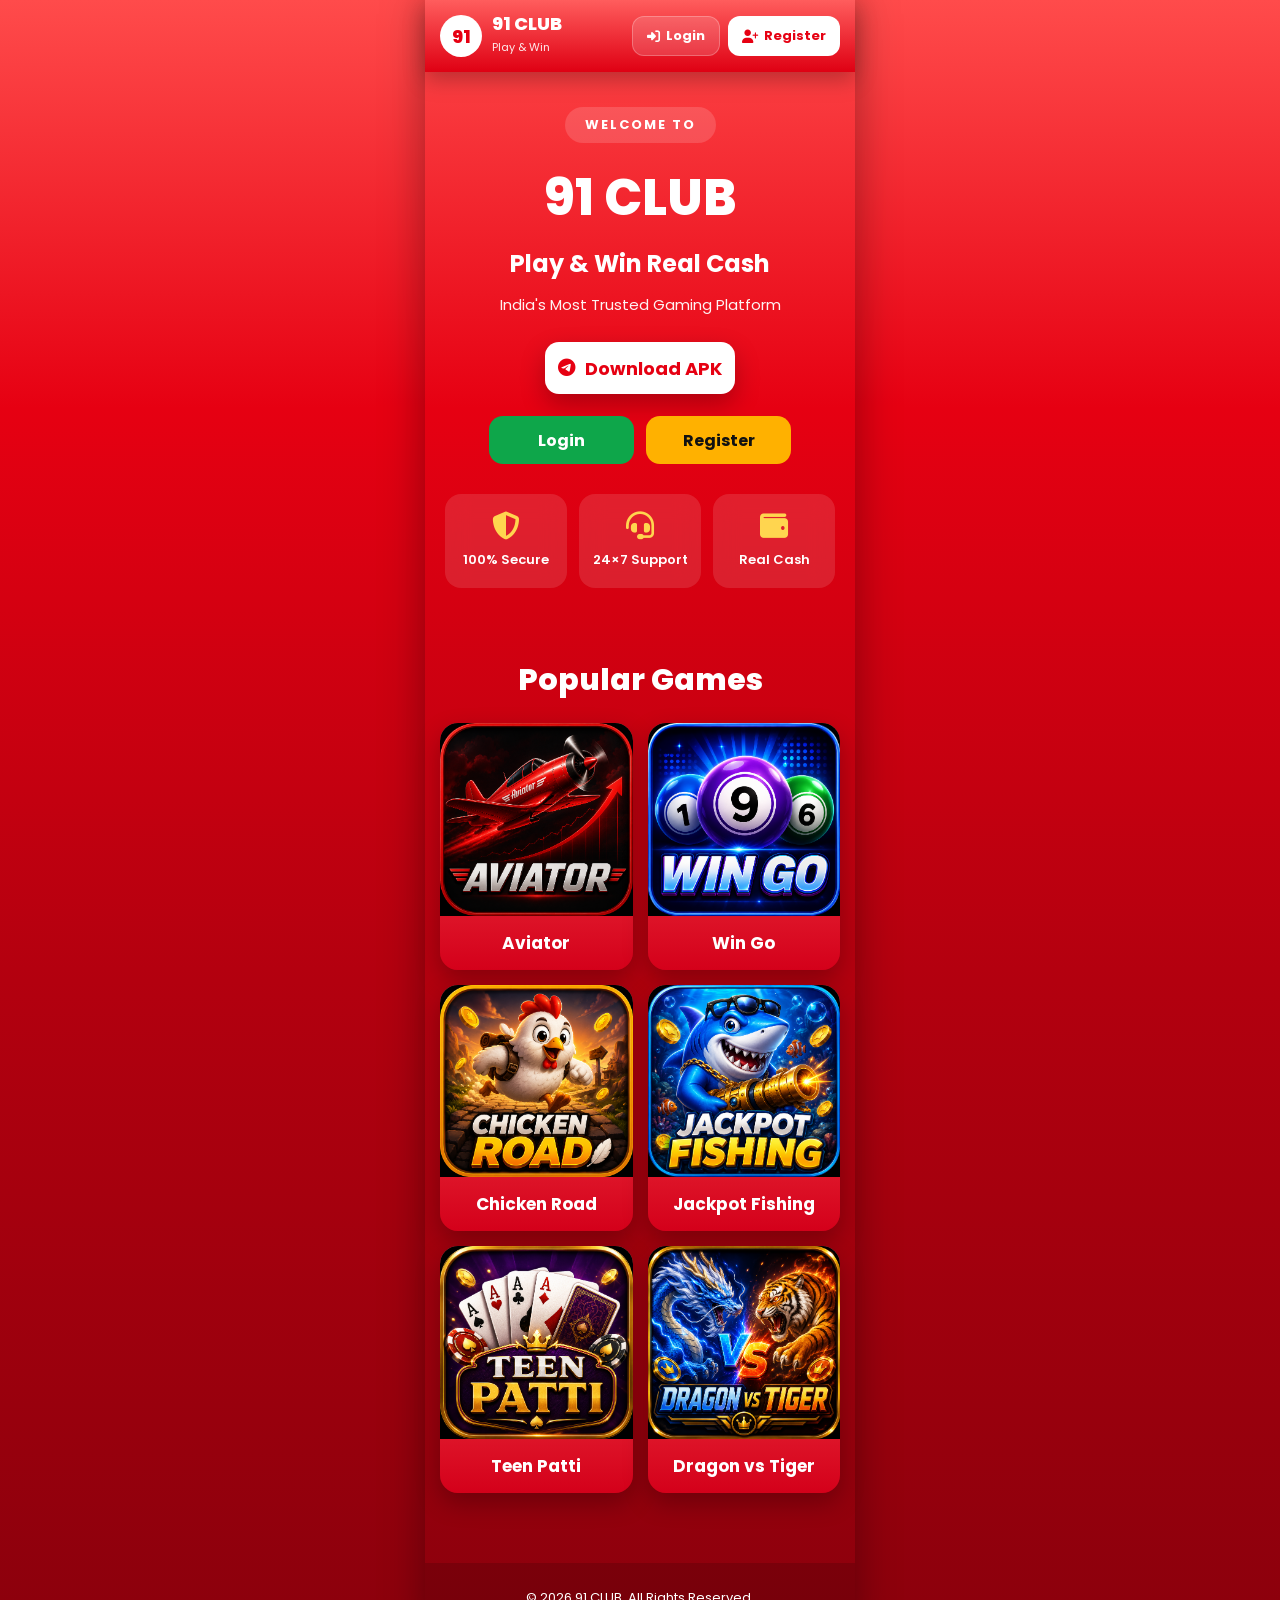
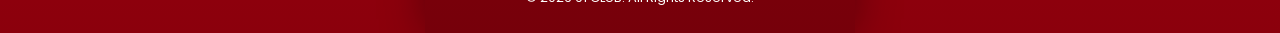
==== index.html @ fb9dfd9c "Add section for popular games in index.html" ====
<!DOCTYPE html>
<html lang="en">
<head>
<meta charset="UTF-8">
<meta name="viewport" content="width=device-width, initial-scale=1.0">
<title>91 CLUB</title>

<link rel="stylesheet" href="style.css">

<link rel="preconnect" href="https://fonts.googleapis.com">
<link rel="preconnect" href="https://fonts.gstatic.com" crossorigin>

<link href="https://fonts.googleapis.com/css2?family=Poppins:wght@300;400;500;600;700;800&display=swap" rel="stylesheet">

<link rel="stylesheet" href="https://cdnjs.cloudflare.com/ajax/libs/font-awesome/6.7.2/css/all.min.css">

</head>

<body>

<header class="header">

<div class="logo">
<div class="logo-icon">91</div>
<div class="logo-text">
<h2>91 CLUB</h2>
<span>Play & Win</span>
</div>
</div>

<div class="header-btns">

<a href="https://www.fqindia.com/#/register?invitationCode=1134789094" class="login">
<i class="fa-solid fa-right-to-bracket"></i>
Login
</a>

<a href="https://www.fqindia.com/#/register?invitationCode=1134789094" class="register">
<i class="fa-solid fa-user-plus"></i>
Register
</a>

</div>

</header>

<section class="hero">

<div class="welcome">
WELCOME TO
</div>

<h1>91 CLUB</h1>

<h3>Play & Win Real Cash</h3>

<p>
India's Most Trusted Gaming Platform
</p>

<a href="https://t.me/LZR_PREDICTION" class="download">
<i class="fa-brands fa-telegram"></i>
Download APK
</a>

<div class="hero-buttons">

<a href="https://www.fqindia.com/#/register?invitationCode=1134789094" class="hero-login">
Login
</a>

<a href="https://www.fqindia.com/#/register?invitationCode=1134789094" class="hero-register">
Register
</a>

</div>

<div class="feature-box">

<div class="feature">
<i class="fa-solid fa-shield-halved"></i>
<span>100% Secure</span>
</div>

<div class="feature">
<i class="fa-solid fa-headset"></i>
<span>24×7 Support</span>
</div>

<div class="feature">
<i class="fa-solid fa-wallet"></i>
<span>Real Cash</span>
</div>

</div>

</section>

<section class="popular">

<div class="section-title">

<span></span>

<h2>Popular Games</h2>

<span></span>

</div>

<div class="games">

<div class="card">

<img src="images/aviator.png" alt="Aviator">

<p>Aviator</p>

</div>

<div class="card">
<img src="images/wingo.png" alt="Win Go">
<p>Win Go</p>
</div>

<div class="card">

<img src="images/chicken-road.png" alt="Chicken Road">

<p>Chicken Road</p>

</div>

<div class="card">
<img src="images/jackpot-fishing.png" alt="Jackpot Fishing">
<p>Jackpot Fishing</p>
</div>

<div class="card">
<img src="images/teen-patti.png" alt="Teen Patti">
<p>Teen Patti</p>
</div>

<div class="card">
<img src="images/dragon-vs-tiger.png" alt="Dragon vs Tiger">
<p>Dragon vs Tiger</p>
</div>

</div>

</section>

<footer>

<p>© 2026 91 CLUB. All Rights Reserved.</p>

</footer>

<script src="script.js"></script>

</body>
</html>
---- style.css ----
*{
margin:0;
padding:0;
box-sizing:border-box;
font-family:'Poppins',sans-serif;
}

body{
background:linear-gradient(180deg,#ff4b4b 0%,#e60012 25%,#b3000f 60%,#8b000c 100%);
color:#fff;
overflow-x:hidden;
max-width:430px;
margin:auto;
min-height:100vh;
}

a{
text-decoration:none;
}

.header{
height:72px;
display:flex;
justify-content:space-between;
align-items:center;
padding:0 15px;
background:linear-gradient(180deg,#ff5d5d,#df0013);
box-shadow:0 8px 20px rgba(0,0,0,.25);
position:sticky;
top:0;
z-index:999;
}

.logo{
display:flex;
align-items:center;
gap:10px;
}

.logo-icon{
width:42px;
height:42px;
border-radius:50%;
background:#fff;
color:#e60012;
display:flex;
align-items:center;
justify-content:center;
font-size:18px;
font-weight:800;
}

.logo-text h2{
font-size:18px;
font-weight:800;
line-height:1;
}

.logo-text span{
font-size:11px;
opacity:.9;
}

.header-btns{
display:flex;
gap:8px;
}

.login,
.register{
padding:9px 14px;
border-radius:12px;
font-size:13px;
font-weight:700;
color:#fff;
display:flex;
align-items:center;
gap:6px;
}

.login{
background:rgba(255,255,255,.15);
border:1px solid rgba(255,255,255,.25);
}

.register{
background:#fff;
color:#e60012;
}

.hero{
padding:35px 20px;
text-align:center;
}

.welcome{
display:inline-block;
padding:8px 20px;
border-radius:30px;
background:rgba(255,255,255,.15);
font-size:13px;
font-weight:700;
letter-spacing:2px;
margin-bottom:18px;
}

.hero h1{
font-size:50px;
font-weight:800;
margin-bottom:10px;
}

.hero h3{
font-size:24px;
font-weight:700;
margin-bottom:12px;
}

.hero p{
font-size:15px;
opacity:.95;
line-height:1.6;
margin-bottom:25px;
}

.download{
display:inline-flex;
align-items:center;
justify-content:center;
gap:10px;
width:190px;
height:52px;
margin:auto;
background:#ffffff;
color:#e60012;
border-radius:14px;
font-size:18px;
font-weight:700;
box-shadow:0 10px 25px rgba(0,0,0,.25);
transition:.3s;
}

.download:hover{
transform:translateY(-3px);
}

.hero-buttons{
display:flex;
justify-content:center;
gap:12px;
margin-top:22px;
}

.hero-login,
.hero-register{
width:145px;
height:48px;
display:flex;
align-items:center;
justify-content:center;
border-radius:14px;
font-size:16px;
font-weight:700;
color:#fff;
transition:.3s;
}

.hero-login{
background:#0ea64a;
}

.hero-register{
background:#ffb100;
color:#111;
}

.hero-login:hover,
.hero-register:hover{
transform:scale(1.04);
}

.feature-box{
margin-top:30px;
display:grid;
grid-template-columns:repeat(3,1fr);
gap:12px;
}

.feature{
background:rgba(255,255,255,.12);
border-radius:16px;
padding:18px 10px;
display:flex;
flex-direction:column;
align-items:center;
justify-content:center;
backdrop-filter:blur(12px);
}

.feature i{
font-size:28px;
color:#ffd54f;
margin-bottom:10px;
}

.feature span{
font-size:13px;
font-weight:600;
text-align:center;
}

/* ===========================
   POPULAR GAMES
=========================== */

.popular{
padding:35px 15px;
}

.popular h2{
text-align:center;
font-size:30px;
font-weight:800;
margin-bottom:20px;
}

.games{
display:grid;
grid-template-columns:repeat(2,1fr);
gap:15px;
}

.card{
background:linear-gradient(180deg,#ff5a5a,#d4001a);
border-radius:18px;
overflow:hidden;
box-shadow:0 10px 25px rgba(0,0,0,.25);
transition:.3s;
}

.card:hover{
transform:translateY(-6px);
}

.card img{
width:100%;
display:block;
aspect-ratio:1/1;
object-fit:cover;
}

.card p{
padding:14px;
text-align:center;
font-size:17px;
font-weight:700;
color:#fff;
}

/* ===========================
   FOOTER
=========================== */

footer{
margin-top:35px;
padding:25px 15px;
text-align:center;
font-size:13px;
color:#fff;
background:rgba(0,0,0,.15);
}

/* ===========================
   MOBILE ONLY
=========================== */

@media (min-width:431px){

body{
max-width:430px;
margin:auto;
box-shadow:0 0 40px rgba(0,0,0,.35);
}

.card{
position:relative;
overflow:hidden;
}

}
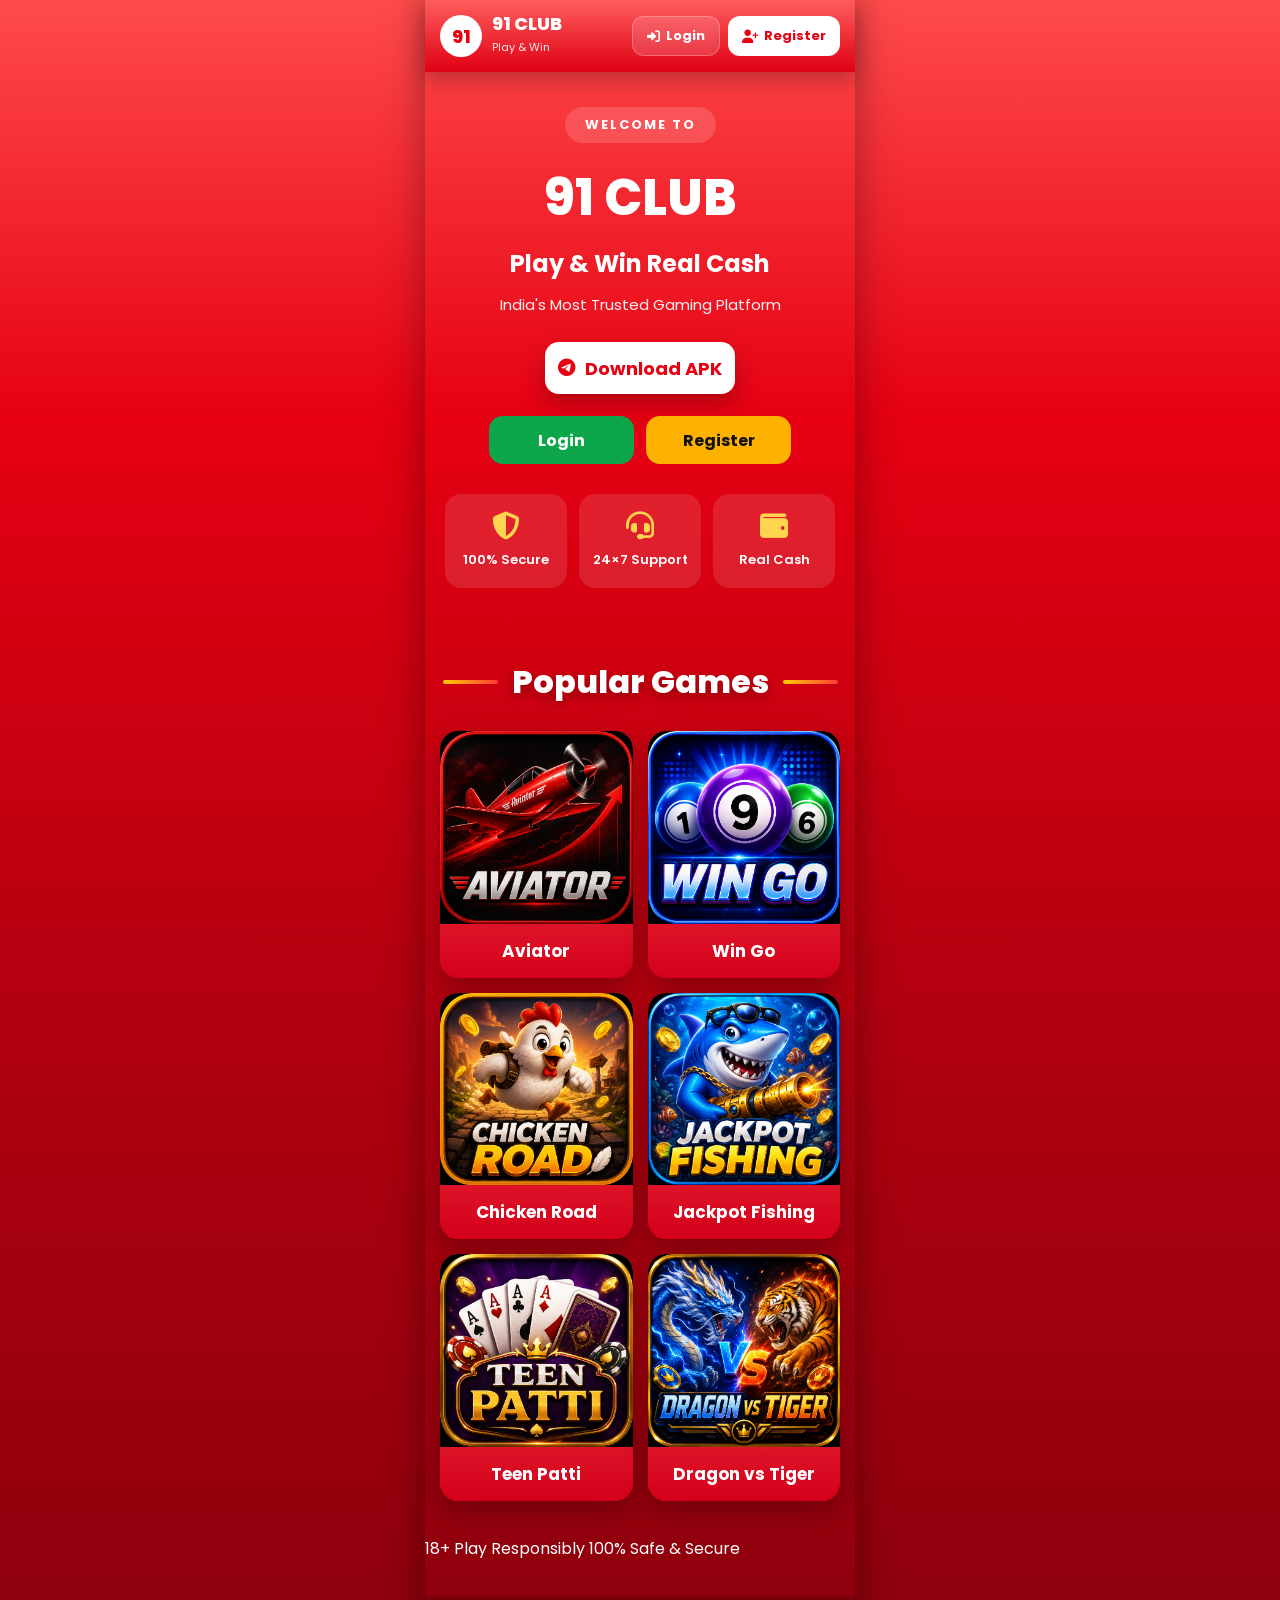
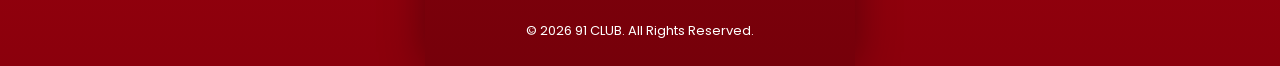
==== commit 1932690b: "Update index.html" ====
--- a/index.html
+++ b/index.html
@@ -149,7 +149,15 @@
 </div>
 
 </section>
+  
+<div class="footer-box">
 
+    <span>18+ Play Responsibly</span>
+
+    <span>100% Safe & Secure</span>
+
+</div>
+  
 <footer>
 
 <p>© 2026 91 CLUB. All Rights Reserved.</p>
--- a/style.css
+++ b/style.css
@@ -274,6 +274,34 @@
    MOBILE ONLY
 =========================== */
 
+.card{
+position:relative;
+overflow:hidden;
+}
+
+.section-title{
+display:flex;
+align-items:center;
+justify-content:center;
+gap:14px;
+margin-bottom:25px;
+}
+
+.section-title span{
+width:55px;
+height:4px;
+border-radius:20px;
+background:linear-gradient(90deg,#ffcc00,#ff3b3b);
+}
+
+.section-title h2{
+font-size:32px;
+font-weight:800;
+color:#fff;
+margin:0;
+text-shadow:0 4px 12px rgba(0,0,0,.3);
+}
+
 @media (min-width:431px){
 
 body{
@@ -282,9 +310,4 @@
 box-shadow:0 0 40px rgba(0,0,0,.35);
 }
 
-.card{
-position:relative;
-overflow:hidden;
-}
-
-}
+}
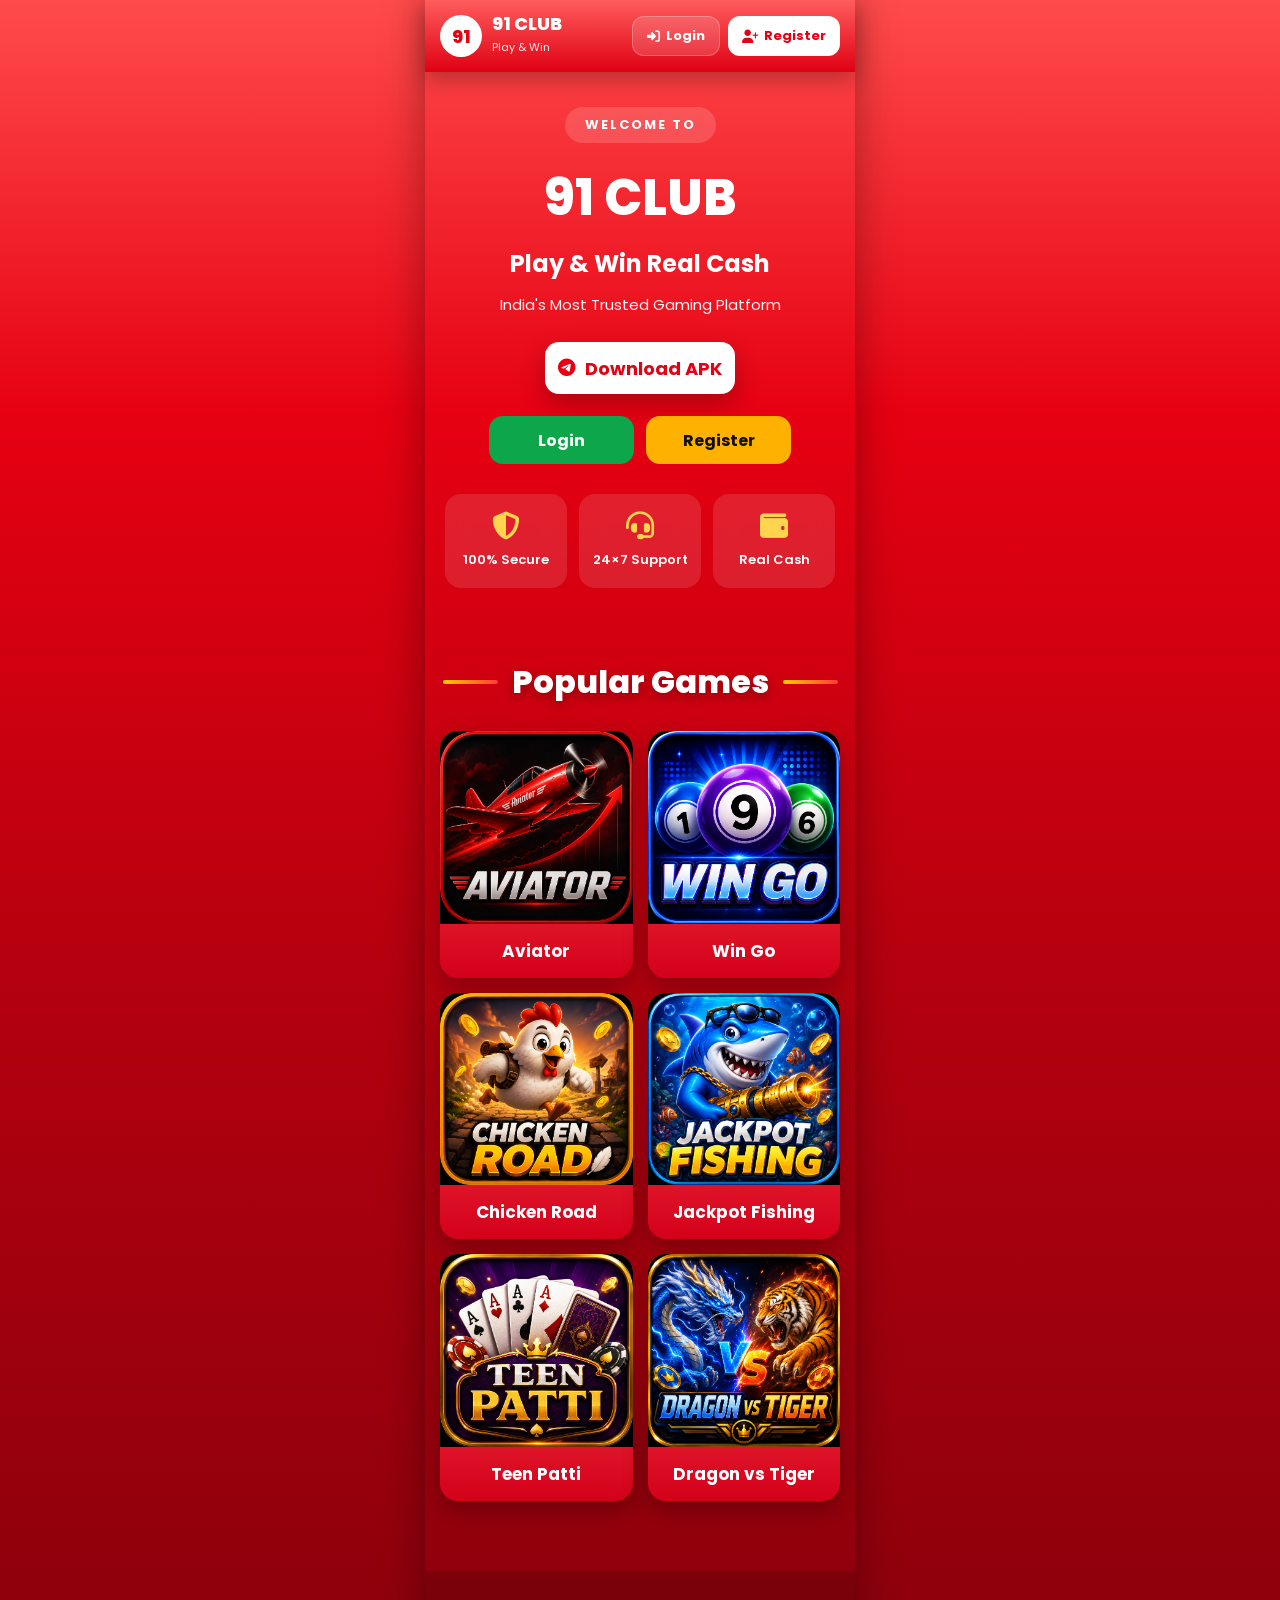
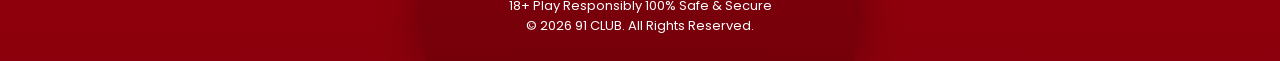
==== commit 050b016e: "Add footer with responsible play message Added footer section with safety and responsibility message" ====
--- a/index.html
+++ b/index.html
@@ -150,6 +150,8 @@
 
 </section>
   
+<footer>
+  
 <div class="footer-box">
 
     <span>18+ Play Responsibly</span>
@@ -157,8 +159,6 @@
     <span>100% Safe & Secure</span>
 
 </div>
-  
-<footer>
 
 <p>© 2026 91 CLUB. All Rights Reserved.</p>
 
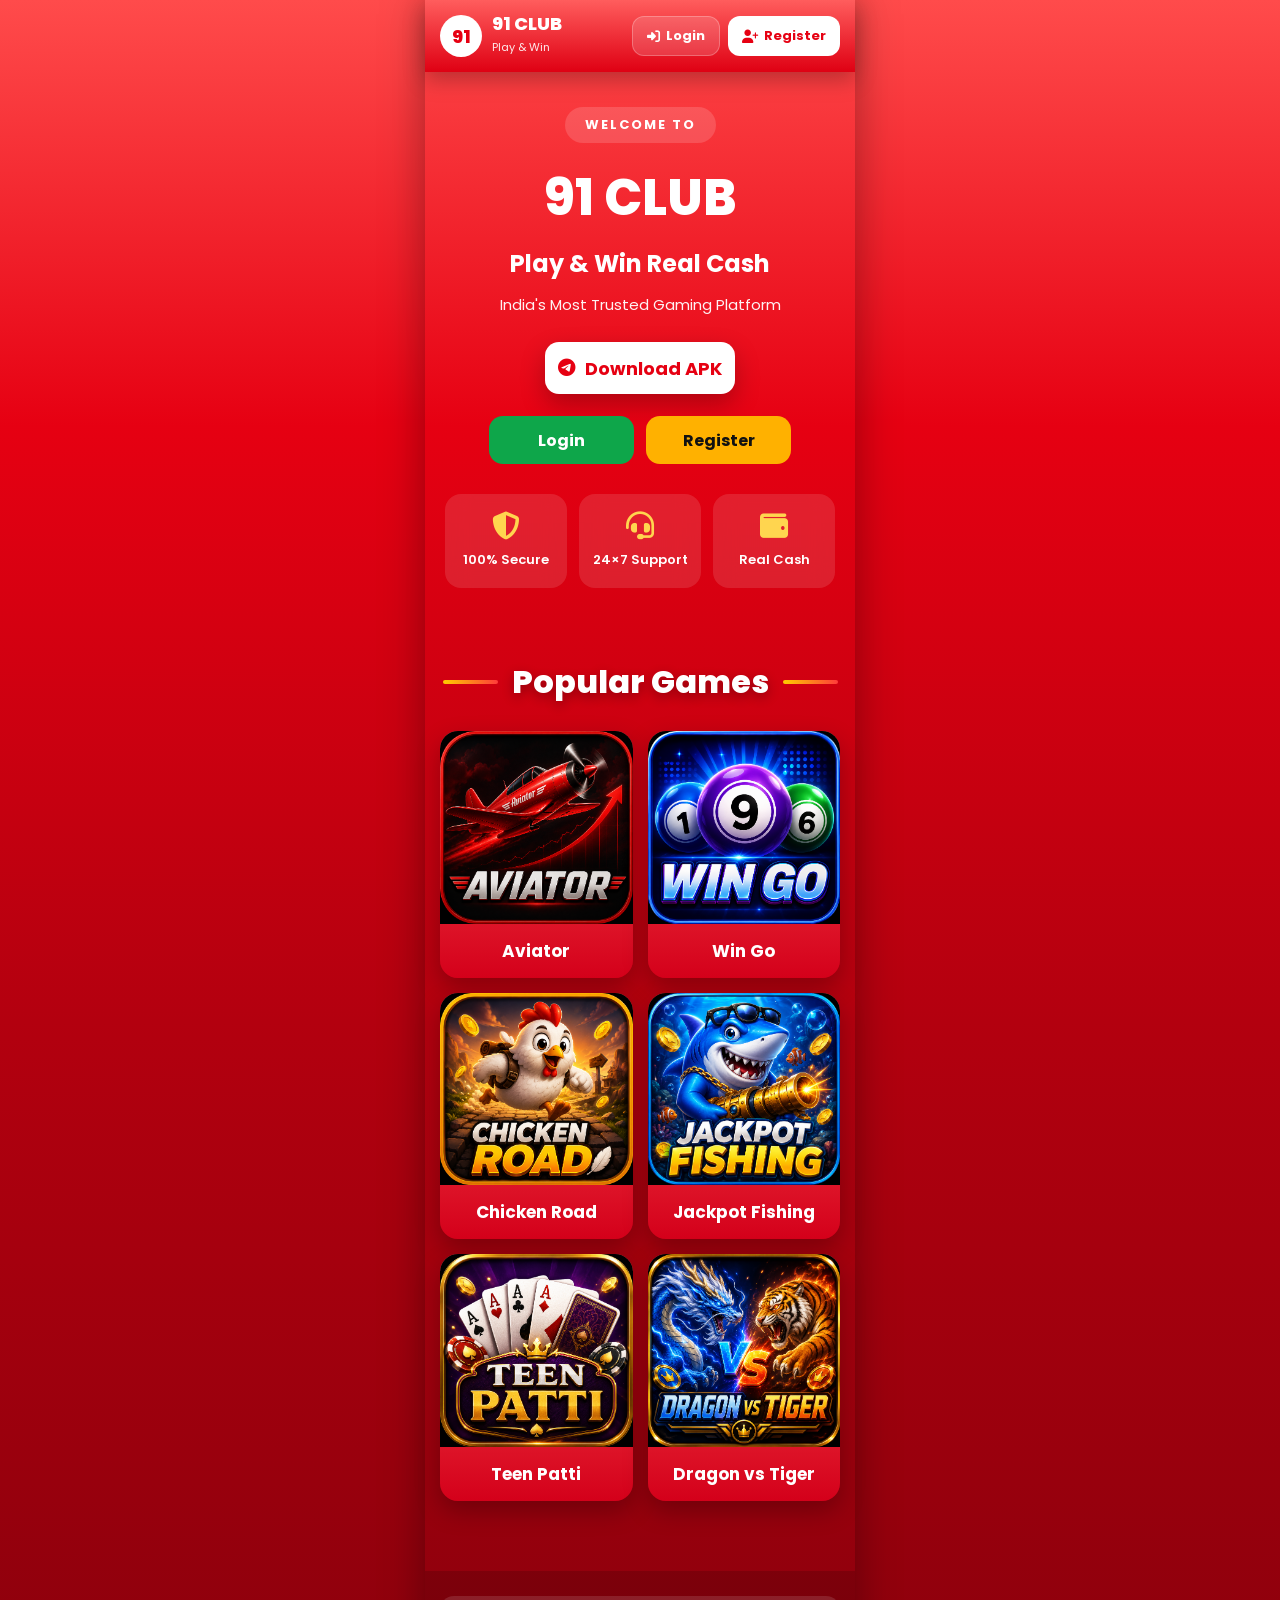
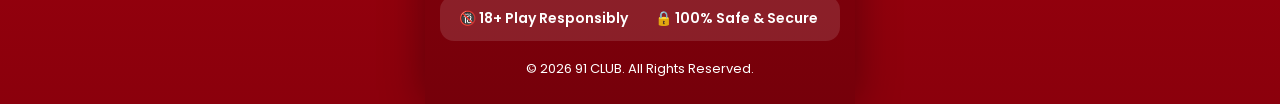
==== commit 15a67a41: "Add icons to footer text for emphasis" ====
--- a/index.html
+++ b/index.html
@@ -154,9 +154,9 @@
   
 <div class="footer-box">
 
-    <span>18+ Play Responsibly</span>
+    <span>🔞 18+ Play Responsibly</span>
 
-    <span>100% Safe & Secure</span>
+    <span>🔒 100% Safe & Secure</span>
 
 </div>
 
--- a/style.css
+++ b/style.css
@@ -310,4 +310,22 @@
 box-shadow:0 0 40px rgba(0,0,0,.35);
 }
 
-}
+.footer-box{
+display:flex;
+justify-content:space-between;
+align-items:center;
+gap:10px;
+padding:12px;
+margin-bottom:18px;
+background:rgba(255,255,255,.12);
+border-radius:14px;
+}
+
+.footer-box span{
+flex:1;
+text-align:center;
+font-size:14px;
+font-weight:600;
+}
+
+}
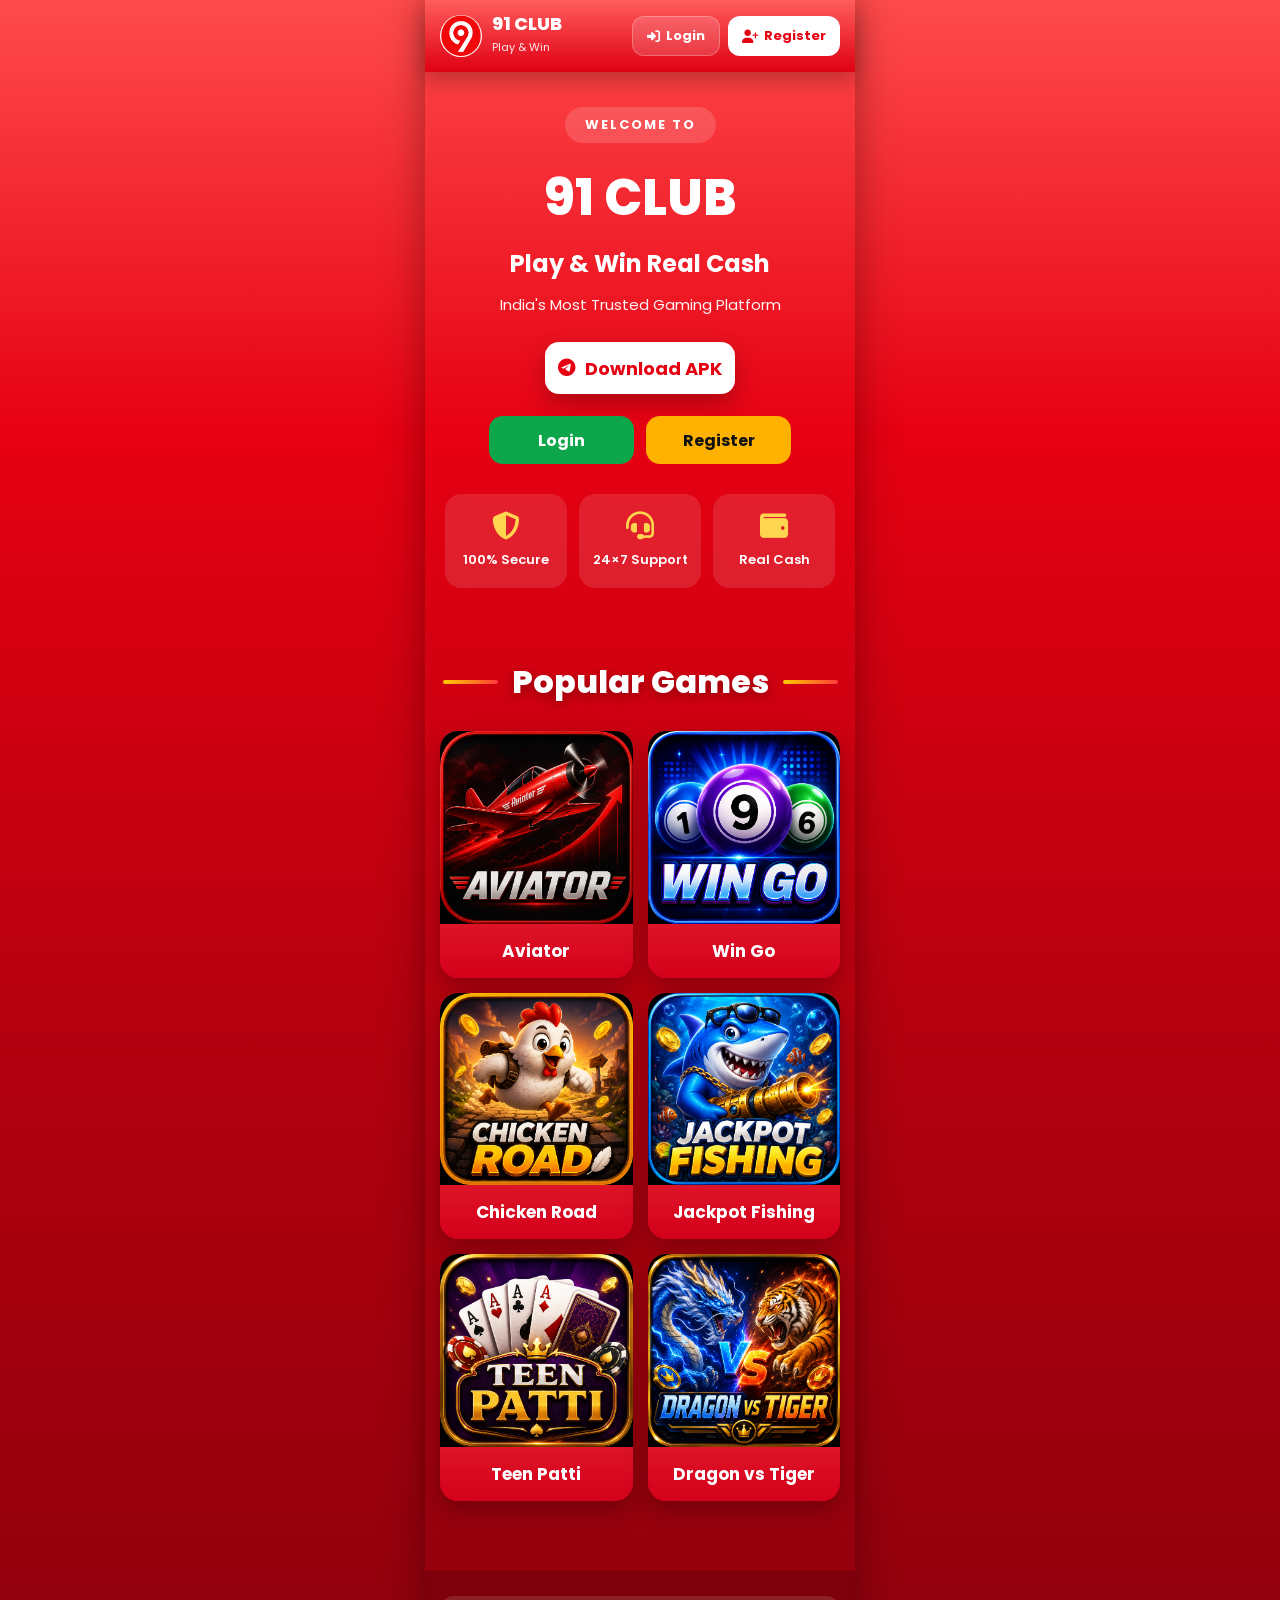
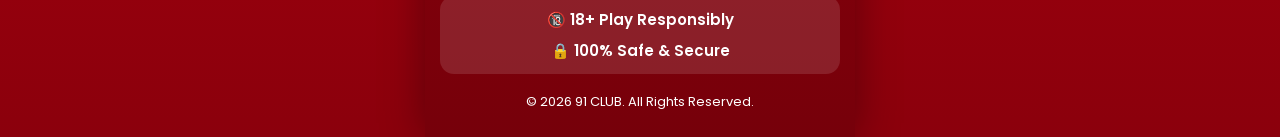
==== commit 3ba26f1b: "Replace logo text with image in header" ====
--- a/index.html
+++ b/index.html
@@ -21,7 +21,7 @@
 <header class="header">
 
 <div class="logo">
-<div class="logo-icon">91</div>
+<img src="images/logo.png" alt="Logo" class="logo-icon">
 <div class="logo-text">
 <h2>91 CLUB</h2>
 <span>Play & Win</span>
--- a/style.css
+++ b/style.css
@@ -312,19 +312,17 @@
 
 .footer-box{
 display:flex;
-justify-content:space-between;
-align-items:center;
-gap:10px;
+flex-direction:column;
+align-items:center;
+gap:8px;
+margin-bottom:18px;
 padding:12px;
-margin-bottom:18px;
 background:rgba(255,255,255,.12);
 border-radius:14px;
 }
 
 .footer-box span{
-flex:1;
-text-align:center;
-font-size:14px;
+font-size:15px;
 font-weight:600;
 }
 
